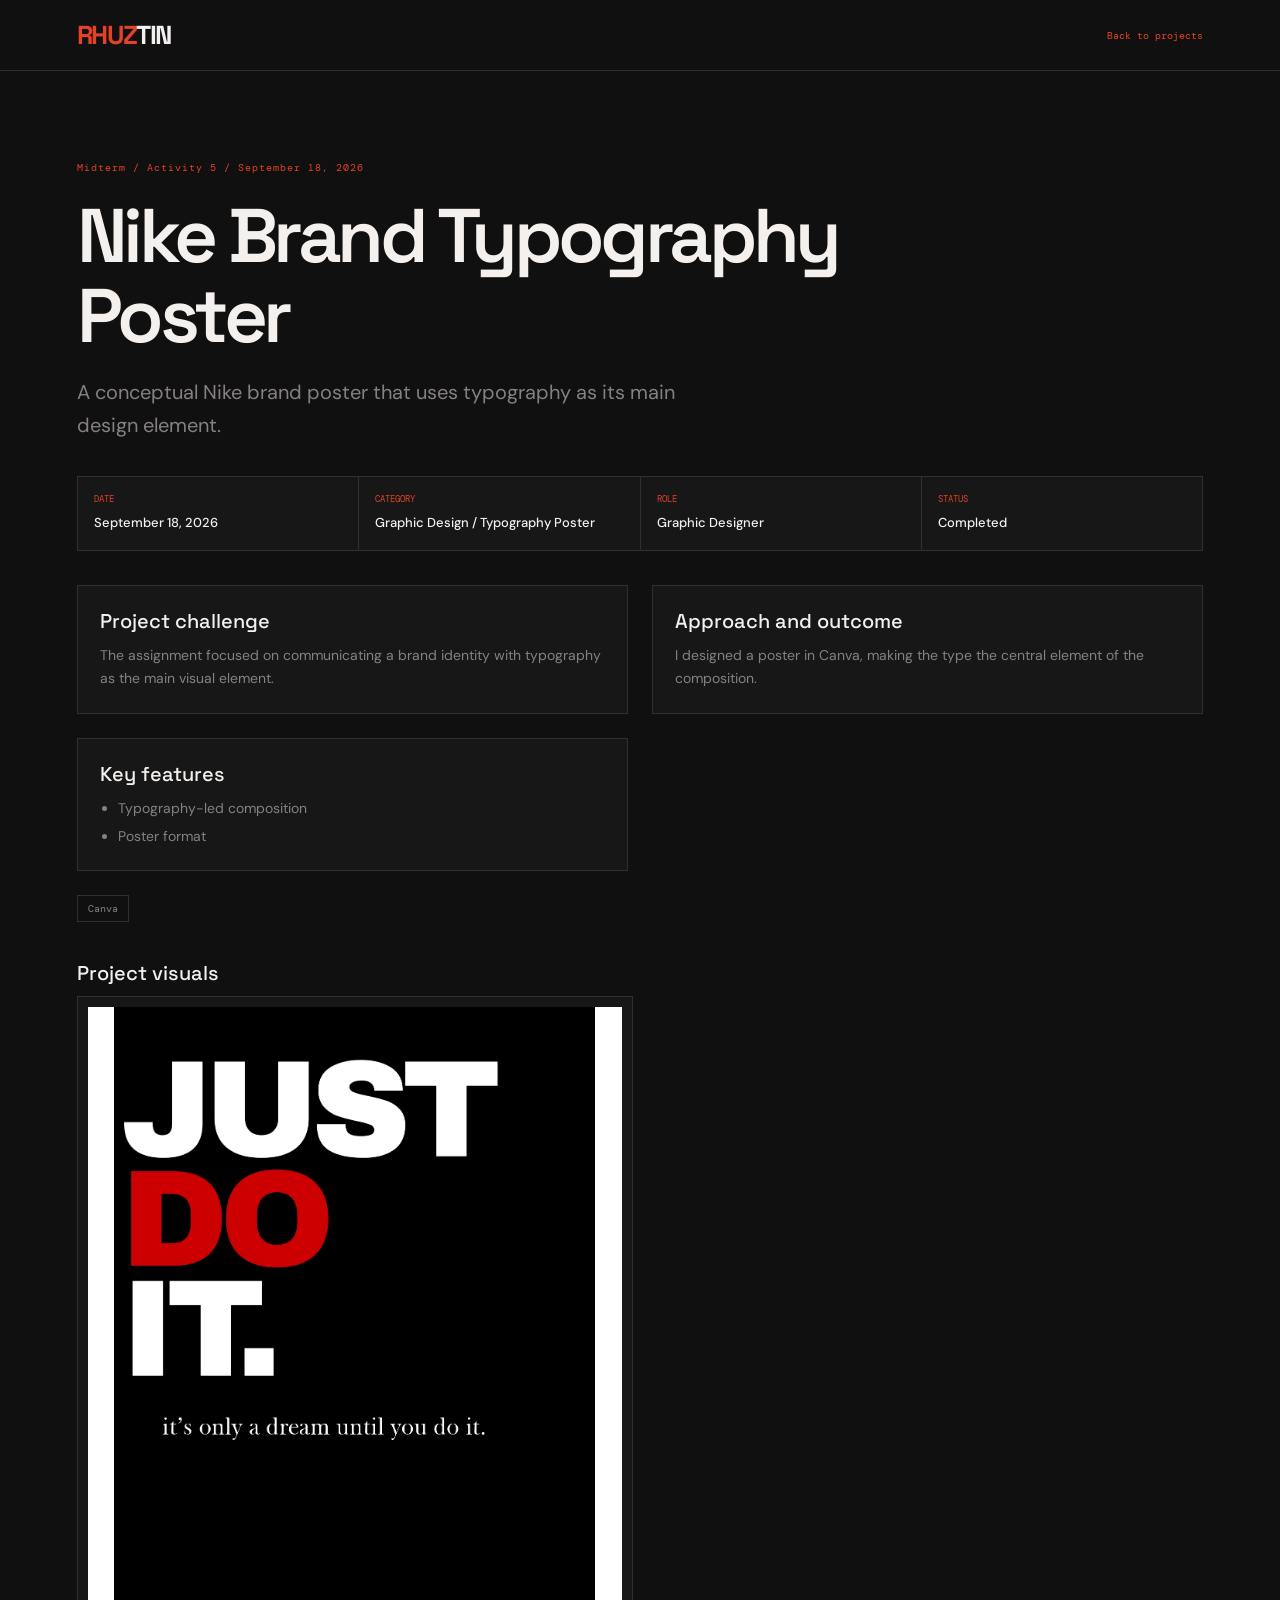
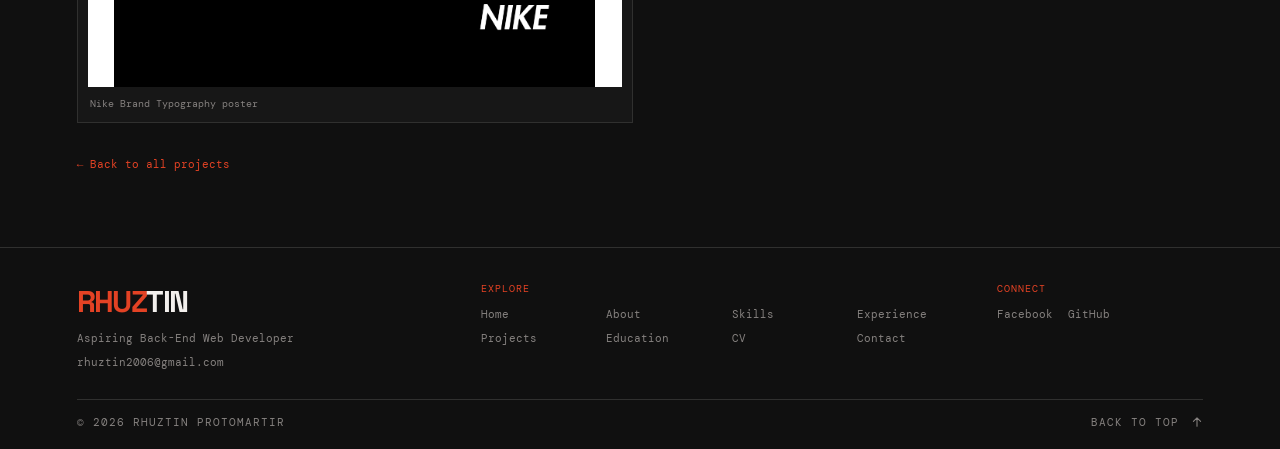
==== projects/nike-typography-poster/index.html @ 3c28beb1 "finalization" ====
<!doctype html>
<html lang="en">
<head>
  <meta charset="utf-8">
  <meta name="viewport" content="width=device-width, initial-scale=1">
  <title>Nike Brand Typography Poster | Rhuztin Protomartir</title>
  <meta name="description" content="A conceptual Nike brand poster that uses typography as its main design element.">
  <link rel="canonical" href="https://rhuzgg.github.io/Protomartir-Rhuztin-Portfolio/projects/nike-typography-poster/">
  <meta property="og:type" content="article">
  <meta property="og:title" content="Nike Brand Typography Poster | Rhuztin Protomartir">
  <meta property="og:description" content="A Nike brand poster designed around typography as its main visual element.">
  <meta property="og:url" content="https://rhuzgg.github.io/Protomartir-Rhuztin-Portfolio/projects/nike-typography-poster/">
  <meta property="og:image" content="https://rhuzgg.github.io/Protomartir-Rhuztin-Portfolio/assets/Nike%20Brand%20Typography.jpg">
  <meta name="theme-color" content="#101010">
  <link rel="icon" href="../../assets/favicon.svg" type="image/svg+xml">
  <link rel="stylesheet" href="../../css/styles.css">
</head>
<body>
  <header class="project-detail-nav">
    <a class="brand" href="../../index.html#home" aria-label="Rhuztin, home"><span class="brand-mark brand-wordmark"><span class="brand-orange">RHUZ</span><span class="brand-white">TIN</span></span></a>
    <a href="../../index.html#projects">Back to projects</a>
  </header>
  <main class="project-detail section-wrap">
    <header class="project-detail-heading">
      <p class="eyebrow">Midterm / Activity 5 / September 18, 2026</p>
      <h1>Nike Brand Typography Poster</h1>
      <p class="project-detail-summary">A conceptual Nike brand poster that uses typography as its main design element.</p>
    </header>
    <div class="project-detail-meta">
      <div><span>DATE</span><strong>September 18, 2026</strong></div>
      <div><span>CATEGORY</span><strong>Graphic Design / Typography Poster</strong></div>
      <div><span>ROLE</span><strong>Graphic Designer</strong></div>
      <div><span>STATUS</span><strong>Completed</strong></div>
    </div>
    <div class="project-detail-copy">
      <section><h2>Project challenge</h2><p>The assignment focused on communicating a brand identity with typography as the main visual element.</p></section>
      <section><h2>Approach and outcome</h2><p>I designed a poster in Canva, making the type the central element of the composition.</p></section>
      <section><h2>Key features</h2><ul><li>Typography-led composition</li><li>Poster format</li></ul></section>
    </div>
    <div class="project-detail-tools" aria-label="Tools used"><span>Canva</span></div>
    <h2 class="project-detail-gallery-title">Project visuals</h2>
    <div class="project-detail-gallery"><figure><img src="../../assets/Nike%20Brand%20Typography.jpg" alt="Nike Brand Typography poster" loading="lazy" decoding="async"><figcaption>Nike Brand Typography poster</figcaption></figure></div>
    <a class="project-detail-back" href="../../index.html#projects">&#8592; Back to all projects</a>
  </main>
  <footer class="site-footer">
    <div class="footer-identity">
      <a class="brand" href="../../index.html#home" aria-label="Rhuztin, home"><span class="brand-mark brand-wordmark"><span class="brand-orange">RHUZ</span><span class="brand-white">TIN</span></span></a>
      <span class="footer-title">Aspiring Back-End Web Developer</span>
      <a class="footer-email" href="mailto:rhuztin2006@gmail.com">rhuztin2006@gmail.com</a>
    </div>
    <nav class="footer-nav" aria-label="Footer navigation">
      <span class="footer-heading">EXPLORE</span>
      <div class="footer-nav-links"><a href="../../index.html#home">Home</a><a href="../../index.html#about">About</a><a href="../../index.html#skills">Skills</a><a href="../../index.html#experience">Experience</a><a href="../../index.html#projects">Projects</a><a href="../../index.html#education">Education</a><a href="../../index.html#cv">CV</a><a href="../../index.html#contact">Contact</a></div>
    </nav>
    <div class="footer-connect">
      <span class="footer-heading">CONNECT</span>
      <div class="footer-socials"><a href="https://www.facebook.com/handsomerhuz?mibextid=wwXIfr&amp;rdid=da6cW8B48UGMz7MO&amp;share_url=https%3A%2F%2Fwww.facebook.com%2Fshare%2F19YXBNkRjc%2F%3Fmibextid%3DwwXIfr" target="_blank" rel="noopener noreferrer">Facebook</a><a href="https://github.com/rhuzGG" target="_blank" rel="noopener noreferrer">GitHub</a></div>
    </div>
    <div class="footer-bottom"><span class="footer-copy">&copy; <span>2026</span> RHUZTIN PROTOMARTIR</span><a class="back-top" href="../../index.html#home">BACK TO TOP <svg class="inline-arrow up-arrow" viewBox="0 0 20 20" aria-hidden="true"><path d="M10 17V3m-6 6 6-6 6 6"/></svg></a></div>
  </footer>
</body>
</html>
---- css/styles.css ----
@import url('https://fonts.googleapis.com/css2?family=DM+Mono:wght@400;500&family=DM+Sans:wght@400;500;600;700&family=Space+Grotesk:wght@400;500;600;700&display=swap');
:root {
  color-scheme: dark;
  --bg: #101010;
  --surface: #171717;
  --surface2: #1c1c1c;
  --text: #f3f0ed;
  --muted: #85817f;
  --line: #30302f;
  --red: #e34224;
  --red-soft: #f05a3a;
  --green: #9cdfac;
  --display: 'Space Grotesk',sans-serif;
  --body: 'DM Sans',sans-serif;
  --mono: 'DM Mono',monospace;
  --pad: clamp(22px,6vw,88px);
}
:root[data-theme="light"] {
  color-scheme: light;
  --bg: #f5f3f0;
  --surface: #fff;
  --surface2: #eeece8;
  --text: #171615;
  --muted: #77716d;
  --line: #dedbd6;
  --red: #c9361d;
  --red-soft: #a92b18;
  --green: #337943;
}
* {
  box-sizing: border-box
}
html {
  scroll-behavior: smooth;
  scroll-padding-top: 86px
}
body {
  margin: 0;
  background: var(--bg);
  color: var(--text);
  font: 15px/1.65 var(--body);
  transition: background .25s,color .25s
}
a {
  color: inherit;
  text-decoration: none
}
button,input,textarea {
  font: inherit
}
button {
  color: inherit
}
.skip-link {
  position: fixed;
  top: -60px;
  left: 18px;
  z-index: 20;
  background: var(--red);
  color: white;
  padding: 10px 16px
}
.skip-link:focus {
  top: 12px
}
.site-header {
  position: sticky;
  z-index: 10;
  top: 0;
  height: 74px;
  padding: 0 var(--pad);
  display: flex;
  align-items: center;
  justify-content: space-between;
  background: color-mix(in srgb,var(--bg) 92%,transparent);
  backdrop-filter: blur(14px);
  border-bottom: 1px solid var(--line)
}
.brand {
  display: inline-flex;
  align-items: center;
  gap: 11px
}
.brand-mark {
  font: 700 26px var(--display);
  letter-spacing: -2px
}
.brand-mark span {
  color: var(--red)
}
.brand-wordmark {
  display: inline-flex;
  gap: 0;
  letter-spacing: -.055em
}
.brand-wordmark .brand-orange { color: var(--red) }
.brand-wordmark .brand-white { color: var(--text) }
.brand-name {
  font: 500 10px var(--mono);
  letter-spacing: 1.8px
}
.nav {
  display: flex;
  align-items: center;
  gap: clamp(15px,2.5vw,34px)
}
.nav>a {
  font-size: 12px;
  color: var(--muted);
  transition: color .2s
}
.nav>a:hover,.nav>a:focus-visible {
  color: var(--text)
}
.theme-toggle,.menu-toggle {
  border: 0;
  background: none;
  cursor: pointer
}
.theme-toggle {
  width: 34px;
  height: 34px;
  border: 1px solid var(--line);
  border-radius: 50%;
  font-size: 18px;
  font-family: Arial, sans-serif
}
.theme-toggle:hover {
  color: var(--red);
  border-color: var(--red)
}
.menu-toggle {
  display: none
}
.section-wrap {
  max-width: 1440px;
  margin: 0 auto;
  padding-left: var(--pad);
  padding-right: var(--pad)
}
.hero {
  position: relative;
  min-height: calc(100svh - 74px);
  padding-top: clamp(70px,11vh,126px);
  padding-bottom: 94px;
  display: grid;
  grid-template-columns: 1.1fr .9fr;
  gap: 36px;
  align-items: center
}
.hero-copy {
  position: relative;
  z-index: 1
}
.eyebrow,.hero-kicker,.hero-meta,.art-index,.art-side,.art-caption,.scroll-cue,.timeline-date,.edu-year,.footer-note,.footer-copy,.back-top,.result-count,.form-heading,.note-signature {
  font: 10px var(--mono);
  letter-spacing: 1px
}
.eyebrow {
  color: var(--muted);
  margin: 0 0 22px
}
.status-dot {
  display: inline-block;
  width: 7px;
  height: 7px;
  margin-right: 8px;
  background: var(--green);
  border-radius: 50%;
  box-shadow: 0 0 12px color-mix(in srgb,var(--green) 50%,transparent)
}
.eyebrow-line {
  display: inline-block;
  width: 28px;
  height: 1px;
  margin: 0 8px 3px;
  background: var(--line)
}
.hero-kicker {
  color: var(--red);
  margin: 0 0 17px;
  font-size: clamp(12px,1.1vw,14px)
}
.hero h1 {
  font: 600 clamp(48px,5.5vw,76px)/.98 var(--display);
  letter-spacing: -.075em;
  margin: 0 0 27px
}
.outline-text {
  color: transparent;
  -webkit-text-stroke: 1px var(--text);
}
.accent {
  color: var(--red)
}
.period {
  color: var(--text)
}
.hero-intro {
  max-width: 475px;
  color: var(--muted);
  font-size: 16px;
  line-height: 1.7
}
.hero-intro strong {
  color: var(--text);
  font-weight: 600
}
.hero-actions {
  display: flex;
  gap: 12px;
  margin-top: 30px
}
.button {
  display: inline-flex;
  align-items: center;
  justify-content: center;
  gap: 28px;
  padding: 13px 17px;
  border: 1px solid var(--line);
  font-size: 12px;
  font-weight: 600;
  cursor: pointer;
  transition: transform .2s,background .2s,color .2s,border-color .2s
}
.button span {
  font-size: 17px;
  line-height: 1;
  font-family: Arial, sans-serif;
  font-weight: 600
}
.button-icon,.inline-arrow,.group-icon svg,.cv-icon svg,.viewer-arrow svg {
  display: inline-block;
  width: 1em;
  height: 1em;
  flex: none;
  fill: none;
  stroke: currentColor;
  stroke-width: 1.8;
  stroke-linecap: round;
  stroke-linejoin: round;
  vertical-align: -0.12em
}
.button-icon { width: 18px; height: 18px; margin-left: 9px }
.inline-arrow { width: 15px; height: 15px; margin-left: 4px }
.down-arrow { transform: rotate(0deg) }
.up-arrow { width: 12px; height: 12px }
.button:hover {
  transform: translateY(-2px)
}
.button-primary {
  background: var(--red);
  color: #fff;
  border-color: var(--red)
}
.button-primary:hover {
  background: var(--red-soft);
  border-color: var(--red-soft)
}
.button-quiet:hover {
  border-color: var(--text)
}
.hero-meta {
  display: flex;
  gap: 34px;
  margin-top: 58px;
  color: var(--muted);
  font-size: 9px
}
.hero-meta strong {
  display: block;
  margin-top: 5px;
  color: var(--text);
  font: 11px var(--body);
  letter-spacing: 0
}
.hero-art {
  position: relative;
  aspect-ratio: .94;
  max-height: 570px;
  background: #171615;
  overflow: hidden;
  border: 1px solid #292624;
  isolation: isolate
}
.art-grid {
  position: absolute;
  inset: 0;
  background-image: linear-gradient(#ffffff09 1px,transparent 1px),linear-gradient(90deg,#ffffff09 1px,transparent 1px);
  background-size: 38px 38px;
  mask-image: linear-gradient(135deg,black,transparent 75%)
}
.art-orbit {
  position: absolute;
  border: 1px solid #e342245c;
  border-radius: 50%;
  left: 50%;
  top: 45%;
  transform: translate(-50%,-50%);
  aspect-ratio: 1
}
.orbit-one {
  width: 78%;
  box-shadow: 0 0 100px #e3422412,inset 0 0 40px #e342240b
}
.orbit-two {
  width: 55%;
  border-color: #e3422487;
  transform: translate(-50%,-50%) rotate(-34deg) scaleY(.65)
}
.art-core {
  position: absolute;
  left: 50%;
  top: 45%;
  transform: translate(-50%,-50%);
  width: 36%;
  aspect-ratio: 1;
  border-radius: 50%;
  background: radial-gradient(circle at 35% 30%,#ff704d,#bf321b 48%,#3a120b 76%);
  box-shadow: 0 0 65px #e3422440;
  display: grid;
  place-items: center
}
.art-core:before,.art-core:after {
  content: "";
  position: absolute;
  inset: 10%;
  border: 1px solid #ffffff37;
  border-radius: 50%
}
.art-core:after {
  inset: 19%;
  border-style: dashed;
  animation: spin 45s linear infinite
}
.art-core span {
  font: 600 clamp(34px,6vw,65px) var(--display);
  letter-spacing: -.12em;
  color: #fff
}
.art-core i {
  position: absolute;
  bottom: -41px;
  color: #f2a08a;
  text-align: center;
  font: 9px/1.5 var(--mono);
  letter-spacing: 1.5px
}
.art-index {
  position: absolute;
  left: 22px;
  top: 19px;
  color: #827a76;
  font-size: 8px
}
.art-side {
  position: absolute;
  right: 17px;
  top: 45%;
  writing-mode: vertical-rl;
  color: #827a76;
  font-size: 8px
}
.art-caption {
  position: absolute;
  left: 22px;
  right: 22px;
  bottom: 19px;
  padding-top: 14px;
  border-top: 1px solid #ffffff23;
  display: flex;
  justify-content: space-between;
  align-items: center;
  color: #eee;
  font-size: 9px;
  line-height: 1.5
}
.caption-arrow {
  color: var(--red);
  font-size: 20px;
  font-family: Arial, sans-serif
}
.scroll-cue {
  position: absolute;
  bottom: 29px;
  left: var(--pad);
  display: flex;
  align-items: center;
  gap: 14px;
  color: var(--muted);
  font-size: 8px
}
.scroll-line {
  width: 48px;
  height: 1px;
  background: var(--red)
}
.section-pad {
  padding-top: clamp(86px,12vw,150px);
  padding-bottom: clamp(86px,12vw,150px)
}
.section-heading {
  margin-bottom: 52px
}
.section-heading h2,.contact h2 {
  font: 600 clamp(37px,5.4vw,66px)/1.05 var(--display);
  letter-spacing: -.065em;
  margin: 0
}
.muted {
  color: var(--muted)
}
.heading-row {
  display: flex;
  justify-content: space-between;
  align-items: end;
  gap: 30px
}
.section-aside {
  max-width: 255px;
  margin: 0 0 5px;
  color: var(--muted);
  font-size: 13px
}
.about-grid {
  display: grid;
  grid-template-columns: .9fr 1.1fr;
  gap: clamp(40px,9vw,130px);
  align-items: start
}
.about-note {
  min-height: 280px;
  padding: 38px;
  background: var(--surface);
  border: 1px solid var(--line);
  display: flex;
  flex-direction: column;
  justify-content: space-between
}
.note-mark {
  font: 100px/.75 Georgia;
  color: var(--red);
  opacity: .8
}
.about-note p {
  max-width: 390px;
  margin: 0;
  font: 500 clamp(21px,2.6vw,30px)/1.35 var(--display);
  letter-spacing: -.035em
}
.about-note em {
  color: var(--red);
  font-style: normal
}
.note-signature {
  color: var(--muted);
  margin-top: 25px
}
.lead {
  font: 500 21px/1.45 var(--display);
  letter-spacing: -.02em;
  margin: 0 0 18px
}
.about-copy>p:not(.lead) {
  max-width: 620px;
  color: var(--muted)
}
.facts-grid {
  display: grid;
  grid-template-columns: 1fr 1fr;
  gap: 24px 28px;
  margin-top: 36px;
  padding-top: 25px;
  border-top: 1px solid var(--line)
}
.facts-grid>div span {
  display: block;
  color: var(--muted);
  font: 9px var(--mono);
  letter-spacing: 1px;
  margin-bottom: 6px
}
.facts-grid strong {
  font-size: 13px;
  font-weight: 500
}
.facts-grid a:hover {
  color: var(--red)
}
.skills {
  border-top: 1px solid var(--line);
  border-bottom: 1px solid var(--line);
  background: var(--surface)
}
.skill-groups {
  display: grid;
  grid-template-columns: repeat(2,minmax(0,1fr));
  gap: 14px
}
.skill-group {
  min-height: 294px;
  padding: 25px;
  background: var(--bg);
  border: 1px solid var(--line);
  transition: border-color .2s,transform .2s
}
.skill-group:hover {
  border-color: #e3422477;
  transform: translateY(-3px)
}
.group-top {
  display: flex;
  justify-content: space-between;
  align-items: center;
  color: var(--muted);
  font: 10px var(--mono)
}
.group-icon {
  color: var(--red);
  display: inline-flex;
  width: 22px;
  height: 22px
}
.skill-group h3,.timeline-content h3,.education-card h3 {
  font: 500 22px var(--display);
  letter-spacing: -.04em;
  margin: 26px 0 6px
}
.skill-group>p,.timeline-content>p:not(.eyebrow),.education-card>div>p:not(.eyebrow) {
  font-size: 12px;
  color: var(--muted);
  margin: 0 0 20px
}
.tags {
  display: flex;
  flex-wrap: wrap;
  gap: 7px
}
.tags span {
  padding: 5px 9px;
  border: 1px solid var(--line);
  border-radius: 2px;
  color: var(--muted);
  font: 9px var(--mono);
  letter-spacing: .2px
}
.timeline {
  position: relative;
  display: grid;
  gap: 0
}
.timeline:before {
  content: "";
  position: absolute;
  left: calc(28% + 16px);
  top: 9px;
  bottom: 49px;
  width: 1px;
  background: var(--line)
}
.timeline-item {
  display: grid;
  grid-template-columns: 28% 34px 1fr;
  gap: 20px;
  padding-bottom: 47px
}
.timeline-item:last-child {
  padding-bottom: 0
}
.timeline-date {
  color: var(--muted);
  padding-top: 3px
}
.timeline-marker {
  position: relative;
  z-index: 1;
  width: 9px;
  height: 9px;
  margin-top: 5px;
  margin-left: 12px;
  background: var(--red);
  border: 2px solid var(--bg);
  box-shadow: 0 0 0 1px var(--red);
  border-radius: 50%
}
.marker-hollow {
  background: var(--bg)
}
.timeline-content .eyebrow {
  font-size: 9px;
  margin: 0
}
.timeline-content h3 {
  margin: 8px 0
}
.timeline-content>p:not(.eyebrow) {
  max-width: 600px;
  margin: 0 0 16px
}
.projects {
  background: var(--surface);
  border-top: 1px solid var(--line);
  border-bottom: 1px solid var(--line)
}
.project-tools {
  display: grid;
  grid-template-columns: minmax(0,1fr);
  gap: 14px;
  margin-bottom: 24px
}
.search-box {
  height: 44px;
  display: flex;
  align-items: center;
  gap: 10px;
  padding: 0 13px;
  border: 1px solid var(--line);
  background: var(--bg);
  color: var(--muted)
}
.search-box>span {
  font-size: 22px
}
.search-box input {
  width: 100%;
  background: none;
  border: 0;
  outline: none;
  color: var(--text);
  font-size: 12px
}
.search-box:focus-within {
  border-color: var(--red)
}
.filter-list {
  display: flex;
  gap: 6px;
  flex-wrap: wrap
}
.project-filter-groups {
  display: grid;
  gap: 9px
}
.filter-group {
  display: flex;
  align-items: flex-start;
  gap: 12px
}
.filter-label {
  flex: 0 0 62px;
  padding-top: 9px;
  color: var(--muted);
  font: 8px var(--mono);
  letter-spacing: .8px
}
.filter-button {
  padding: 8px 11px;
  border: 1px solid var(--line);
  background: transparent;
  color: var(--muted);
  font: 9px var(--mono);
  cursor: pointer
}
.filter-button:hover,.filter-button[aria-pressed="true"] {
  background: var(--red);
  border-color: var(--red);
  color: white
}
.result-count {
  color: var(--muted);
  font-size: 9px
}
.project-grid {
  display: grid;
  grid-template-columns: repeat(2,1fr);
  gap: 16px
}
.project-card {
  display: flex;
  flex-direction: column;
  background: var(--bg);
  border: 1px solid var(--line);
  transition: transform .25s,border-color .2s
}
.project-card:hover {
  transform: translateY(-4px);
  border-color: #e3422488
}
.project-art {
  position: relative;
  aspect-ratio: 1.5;
  overflow: hidden;
  background: var(--art-bg,#241615);
  display: grid;
  place-items: center
}
.project-image {
  display: block;
  width: 100%;
  height: 100%;
  padding: 16px;
  object-fit: contain;
  position: relative;
  z-index: 1;
}.project-art:before {
  content: "";
  position: absolute;
  inset: 0;
  background-image: linear-gradient(#ffffff09 1px,transparent 1px),linear-gradient(90deg,#ffffff09 1px,transparent 1px);
  background-size: 28px 28px;
  mask-image: linear-gradient(135deg,black,transparent 83%)
}
.project-shape {
  position: relative;
  width: 116px;
  height: 116px;
  border: 1px solid var(--art-color,#e34224);
  transform: rotate(45deg);
  box-shadow: 0 0 65px color-mix(in srgb,var(--art-color,#e34224) 20%,transparent)
}
.project-shape:before,.project-shape:after {
  content: "";
  position: absolute;
  border: 1px solid var(--art-color,#e34224);
  inset: 15px
}
.project-shape:after {
  inset: 32px;
  background: var(--art-color,#e34224);
  opacity: .22
}
.project-art-label {
  position: absolute;
  bottom: 15px;
  left: 17px;
  color: #fff9;
  font: 9px var(--mono);
  letter-spacing: 1px
}
.project-year {
  position: absolute;
  right: 17px;
  top: 15px;
  color: #fff9;
  font: 9px var(--mono)
}
.project-info {
  padding: 21px 22px 18px
}
.project-meta {
  display: flex;
  justify-content: space-between;
  gap: 12px;
  color: var(--red);
  font: 9px var(--mono);
  letter-spacing: .6px
}
.project-info h3 {
  font: 500 21px var(--display);
  letter-spacing: -.04em;
  margin: 9px 0 7px
}
.project-info>p {
  max-width: 560px;
  min-height: 42px;
  color: var(--muted);
  font-size: 12px;
  line-height: 1.6;
  margin: 0 0 17px
}
.project-foot {
  display: flex;
  justify-content: space-between;
  align-items: center;
  gap: 12px;
  padding-top: 14px;
  border-top: 1px solid var(--line)
}
.project-foot .tags {
  gap: 5px
}
.project-foot .tags span {
  font-size: 8px;
  padding: 4px 7px
}
.project-link {
  flex: none;
  font: 10px var(--mono);
  color: var(--text)
}
.project-link:hover {
  color: var(--red)
}
.project-link.disabled {
  color: var(--muted);
  opacity: .5;
  cursor: default
}
.empty-state {
  padding: 45px 0;
  color: var(--muted);
  text-align: center
}
.education {
  border-bottom: 1px solid var(--line)
}
.education-grid {
  display: grid;
  grid-template-columns: 1fr 1fr;
  gap: 12px
}
.education-card {
  position: relative;
  display: flex;
  gap: 30px;
  min-height: 175px;
  padding: 27px;
  background: var(--surface);
  border: 1px solid var(--line)
}
.edu-year {
  flex: none;
  width: 85px;
  color: var(--red);
  padding-top: 2px;
  font-size: 9px
}
.education-card .eyebrow {
  font-size: 9px;
  margin: 0
}
.education-card h3 {
  margin: 8px 0 2px;
  font-size: 19px
}
.education-card>div>p:not(.eyebrow) {
  margin: 0 0 9px
}
.edu-detail {
  color: var(--muted);
  font-size: 11px
}
.edu-symbol {
  position: absolute;
  right: 22px;
  top: 23px;
  color: var(--red);
  font-size: 21px
}
.cv-card {
  grid-column: 1/-1;
  min-height: 132px;
  align-items: center
}
.cv-icon {
  display: grid;
  place-items: center;
  flex: none;
  width: 47px;
  height: 47px;
  border: 1px solid var(--red);
  color: var(--red);
  font-size: 22px
}
.cv-card h3 {
  margin-top: 5px
}
.cv-actions {
  display: flex;
  gap: 18px;
  margin-top: 9px
}
.text-link {
  font-size: 11px;
  color: var(--red)
}
.text-link:hover {
  text-decoration: underline
}
.contact {
  padding-bottom: clamp(75px,10vw,120px)
}
.contact-panel {
  display: grid;
  grid-template-columns: 1fr .85fr;
  gap: clamp(35px,9vw,120px);
  padding: clamp(30px,6vw,75px);
  background: var(--surface);
  border: 1px solid var(--line);
  position: relative;
  overflow: hidden
}
.contact-panel:after {
  content: "";
  position: absolute;
  width: 380px;
  height: 380px;
  right: 34%;
  top: -230px;
  border: 1px solid #e3422423;
  border-radius: 50%;
  box-shadow: 0 0 0 40px #e3422408,0 0 0 80px #e3422405;
  pointer-events: none
}
.contact-copy,.contact-form {
  position: relative;
  z-index: 1
}
.contact h2 {
  font-size: clamp(45px,6vw,76px)
}
.contact-copy>p:not(.eyebrow) {
  max-width: 390px;
  color: var(--muted);
  margin: 21px 0 28px
}
.contact-email {
  display: inline-flex;
  gap: 15px;
  align-items: center;
  font: 500 clamp(16px,2vw,21px) var(--display);
  border-bottom: 1px solid var(--red);
  padding-bottom: 5px
}
.contact-email span {
  color: var(--red);
  font-family: Arial, sans-serif
}
.contact-email .inline-arrow { color: var(--red) }
.contact-details {
  display: grid;
  gap: 13px;
  margin-top: 22px
}
.contact-details p {
  display: grid;
  gap: 4px;
  margin: 0
}
.contact-details span {
  color: var(--muted);
  font: 8px var(--mono);
  letter-spacing: .8px
}
.contact-details strong {
  font-size: 12px;
  font-weight: 500
}
.contact-details a:hover { color: var(--red) }
.social-links {
  display: flex;
  gap: 21px;
  margin-top: 27px
}
.social-links a {
  color: var(--muted);
  font-size: 11px
}
.social-links a:hover {
  color: var(--red)
}
.contact-form {
  display: flex;
  flex-direction: column
}
.form-heading {
  display: flex;
  justify-content: space-between;
  border-bottom: 1px solid var(--line);
  padding-bottom: 12px;
  margin: 0 0 19px;
  color: var(--muted)
}
.form-heading span {
  color: var(--red)
}
.contact-form label {
  margin: 10px 0 5px;
  color: var(--muted);
  font-size: 10px
}
.contact-form input,.contact-form textarea {
  width: 100%;
  resize: vertical;
  padding: 10px 12px;
  background: var(--bg);
  border: 1px solid var(--line);
  color: var(--text);
  font-size: 12px;
  outline: none
}
.contact-form input:focus,.contact-form textarea:focus {
  border-color: var(--red)
}
.contact-form textarea {
  min-height: 82px
}
.contact-form .button {
  align-self: flex-start;
  margin-top: 16px
}
.form-note {
  margin: 12px 0 0;
  color: var(--muted);
  font-size: 10px
}
.honeypot {
  position: absolute;
  left: -10000px;
  width: 1px;
  height: 1px;
  overflow: hidden
}
.site-footer {
  padding: 34px var(--pad) 20px;
  border-top: 1px solid var(--line);
  display: grid;
  grid-template-columns: minmax(220px,1fr) minmax(300px,1.3fr) minmax(130px,.55fr);
  align-items: start;
  gap: 30px
}
.footer-identity,.footer-nav,.footer-connect {
  display: flex;
  flex-direction: column;
  align-items: flex-start;
  gap: 12px
}
.footer-identity { gap: 10px }
.footer-identity .brand-mark { font-size: 30px }
.footer-nav-links {
  display: grid;
  grid-template-columns: repeat(4,minmax(0,1fr));
  gap: 10px 15px;
  width: 100%
}
.footer-socials { display: flex; flex-wrap: wrap; gap: 15px }
.footer-heading {
  color: var(--red);
  font: 10px var(--mono);
  letter-spacing: 1px
}
.footer-title,.footer-email,.footer-nav a,.footer-socials a,.footer-copy,.back-top {
  color: var(--muted);
  font: 11px var(--mono)
}
.footer-email:hover,.footer-nav a:hover,.footer-socials a:hover {
  color: var(--red)
}
.footer-bottom {
  grid-column: 1/-1;
  display: flex;
  align-items: center;
  justify-content: space-between;
  gap: 16px;
  padding-top: 15px;
  border-top: 1px solid var(--line)
}
.back-top:hover {
  color: var(--red)
}
.toast {
  position: fixed;
  z-index: 30;
  bottom: 24px;
  left: 50%;
  transform: translate(-50%,20px);
  padding: 12px 18px;
  background: var(--red);
  color: white;
  font-size: 12px;
  opacity: 0;
  pointer-events: none;
  transition: .25s
}
.toast.visible {
  opacity: 1;
  transform: translate(-50%,0)
}
:focus-visible {
  outline: 2px solid var(--red);
  outline-offset: 4px
}
::selection {
  background: var(--red);
  color: #fff
}
@keyframes spin {
  to {
    transform: rotate(360deg)
  }
}
@media(max-width:900px) {
  .hero {
    grid-template-columns: 1fr .8fr;
    gap: 20px
  }
  .hero h1 {
    font-size: clamp(46px,6.5vw,68px)
  }
  .hero-art {
    max-height: 440px
  }
  .nav {
    gap: 14px
  }
  .nav>a {
    font-size: 11px
  }
  .project-tools {
    grid-template-columns: 1fr
  }
  .contact-panel {
    gap: 40px
  }
  .timeline:before {
    left: calc(24% + 16px)
  }
  .timeline-item {
    grid-template-columns: 24% 34px 1fr
  }
}

@media(max-width:420px) {
  .filter-group { gap: 7px }
  .filter-label { flex-basis: 52px }
  .filter-button { padding: 8px 9px; font-size: 8px }
}
@media(max-width:680px) {
  html {
    scroll-padding-top: 70px
  }
  .site-header {
    height: 66px
  }
  .menu-toggle {
    display: flex;
    flex-direction: column;
    gap: 5px;
    padding: 10px
  }
  .menu-toggle span {
    display: block;
    width: 20px;
    height: 1px;
    background: var(--text);
    transition: transform .2s
  }
  .menu-toggle[aria-expanded="true"] span:first-child {
    transform: translateY(3px) rotate(45deg)
  }
  .menu-toggle[aria-expanded="true"] span:last-child {
    transform: translateY(-3px) rotate(-45deg)
  }
  .nav {
    position: absolute;
    top: 65px;
    left: 0;
    right: 0;
    padding: 14px var(--pad) 22px;
    display: none;
    flex-direction: column;
    align-items: stretch;
    gap: 0;
    background: var(--bg);
    border-bottom: 1px solid var(--line)
  }
  .nav.open {
    display: flex
  }
  .nav>a {
    padding: 11px 0;
    border-bottom: 1px solid var(--line);
    font-size: 13px
  }
  .theme-toggle {
    align-self: flex-start;
    margin-top: 14px
  }
  .hero {
    min-height: auto;
    padding-top: 66px;
    padding-bottom: 90px;
    grid-template-columns: 1fr;
    gap: 35px
  }
  .hero h1 {
    font-size: clamp(48px,10vw,68px)
  }
  .hero-intro {
    max-width: 450px;
    font-size: 14px
  }
  .hero-meta {
    margin-top: 35px;
    gap: 22px
  }
  .hero-art {
    width: 100%;
    max-height: none;
    aspect-ratio: 1.2
  }
  .art-core {
    width: 31%
  }
  .art-core span {
    font-size: 48px
  }
  .scroll-cue {
    bottom: 28px
  }
  .section-pad {
    padding-top: 85px;
    padding-bottom: 85px
  }
  .section-heading {
    margin-bottom: 34px
  }
  .heading-row {
    display: block
  }
  .section-aside {
    margin: 14px 0 0
  }
  .about-grid {
    grid-template-columns: 1fr;
    gap: 26px
  }
  .about-note {
    min-height: 235px;
    padding: 28px
  }
  .about-note p {
    font-size: 25px
  }
  .facts-grid {
    gap: 18px
  }
  .skill-groups {
    grid-template-columns: 1fr
  }
  .skill-group {
    min-height: unset
  }
  .skill-group h3 {
    margin-top: 17px
  }
  .timeline:before {
    left: 5px
  }
  .timeline-item {
    grid-template-columns: 1fr;
    gap: 9px;
    padding-left: 29px;
    padding-bottom: 34px
  }
  .timeline-date {
    grid-row: 1
  }
  .timeline-marker {
    position: absolute;
    left: -27px;
    margin: 5px 0
  }
  .timeline-content {
    grid-row: 2
  }
  .project-grid {
    grid-template-columns: 1fr
  }
  .project-art {
    aspect-ratio: 1.45
  }
  .project-info {
    padding: 18px
  }
  .education-grid {
    grid-template-columns: 1fr
  }
  .cv-card {
    grid-column: auto
  }
  .education-card {
    gap: 17px;
    padding: 22px 17px
  }
  .edu-year {
    width: 72px
  }
  .contact-panel {
    grid-template-columns: 1fr;
    padding: 30px 23px;
    gap: 37px
  }
  .contact-panel:after {
    right: -200px;
    top: -80px
  }
  .site-footer {
    grid-template-columns: 1fr 1fr;
    gap: 24px 20px
  }
  .footer-identity,.footer-bottom {
    grid-column: 1/-1
  }
  .footer-nav-links {
    grid-template-columns: repeat(2,minmax(0,1fr))
  }
}
@media(max-width:480px) {
  .site-footer {
    grid-template-columns: 1fr;
    gap: 23px
  }
  .footer-identity,.footer-nav,.footer-connect,.footer-bottom {
    grid-column: auto
  }
  .footer-bottom {
    align-items: flex-start;
    flex-direction: column
  }
}
@media(prefers-reduced-motion:reduce) {
  *,*:before,*:after {
    scroll-behavior: auto!important;
    animation-duration: .01ms!important;
    animation-iteration-count: 1!important;
    transition-duration: .01ms!important
  }
}


/* Homepage portrait */
.profile-art {
  display: flex;
  align-items: flex-end;
  justify-content: center;
  background: transparent;
  border-color: var(--line);
}

.profile-photo {
  display: block;
  width: 100%;
  height: 100%;
  object-fit: cover;
  object-position: center 20%;
}

@media (max-width: 680px) {
  .profile-art {
    aspect-ratio: 0.9;
  }

  .hero-actions {
    flex-wrap: wrap;
  }
}

.hero h1 {
  margin-bottom: 12px;
}

.hero-role {
  margin: 0 0 22px;
  color: var(--red);
  font: 500 clamp(20px, 2.2vw, 28px) / 1.2 var(--display);
  letter-spacing: -0.035em;
}

.profile-art {
  width: min(100%, 320px);
  aspect-ratio: 0.72;
  max-height: 460px;
  justify-self: center;
}

.profile-photo {
  object-fit: contain;
  object-position: center;
}

@media (max-width: 680px) {
  .profile-art {
    width: min(100%, 280px);
    aspect-ratio: 0.72;
    max-height: 400px;
  }
}





/* Mobile layout refinements */
@media (max-width: 680px) {
  .hero {
    grid-template-columns: minmax(0, 1fr);
    gap: 26px;
    padding-top: 36px;
  }

  .profile-art {
    grid-row: 1;
    width: min(100%, 220px);
    aspect-ratio: 0.82;
    max-height: none;
  }

  .hero-copy {
    grid-row: 2;
    min-width: 0;
  }

  .timeline-item {
    position: relative;
    min-width: 0;
    grid-template-columns: minmax(0, 1fr);
  }

  .timeline-marker {
    left: 0;
  }

  .timeline-content {
    min-width: 0;
    overflow-wrap: anywhere;
  }
}

.project-marquee {
  position: absolute;
  z-index: 1;
  inset: 0;
  padding: 12px 12px 40px;
  display: flex;
  align-items: stretch;
  overflow: hidden;
}

.project-image-track {
  display: flex;
  flex: none;
  height: 100%;
  animation: artwork-showcase-right 32s linear infinite;
}

.project-marquee-item {
  flex: 0 0 auto;
  height: 100%;
  aspect-ratio: 1;
  margin-right: 8px;
  padding: 4px;
  overflow: hidden;
  background: #fff;
  border-radius: 4px;
}

.project-marquee-item img,
.project-marquee-item iframe {
  display: block;
  width: 100%;
  height: 100%;
  border: 0;
  object-fit: contain;
  background: #fff;
}

.project-marquee-item iframe {
  pointer-events: none;
}

.project-art > .project-image,
.project-art > .project-pdf-preview {
  position: absolute;
  inset: 0;
  width: 100%;
  height: 100%;
  padding: 8px;
  border: 0;
  background: #fff;
}

@keyframes artwork-showcase-right {
  from { transform: translateX(-50%); }
  to { transform: translateX(0); }
}

.project-card:hover .project-image-track,
.project-card:focus-within .project-image-track {
  animation-play-state: paused;
}

.project-tools-used {
  display: flex;
  align-items: center;
  flex-wrap: wrap;
  gap: 9px;
  margin: 0 0 14px;
}

.project-tools-label {
  color: var(--red);
  font: 8px var(--mono);
  letter-spacing: .8px;
}

.project-tools-used .tags { gap: 5px; }
.project-tools-used .tags span { font-size: 8px; padding: 4px 7px; }

.project-card { position: relative; }
.project-view-trigger {
  position: absolute; z-index: 1; inset: 0; width: 100%; height: 100%;
  padding: 0; border: 0; background: transparent; cursor: zoom-in;
}
.project-view-trigger:focus-visible { outline: 2px solid var(--red); outline-offset: -4px; }
.project-foot { position: relative; z-index: 2; }
.project-foot a { position: relative; z-index: 2; }

.artwork-dialog {
  width: min(1100px, calc(100vw - 32px)); max-width: none;
  max-height: min(92vh, 1000px); padding: 0; color: var(--text);
  background: var(--surface); border: 1px solid var(--line);
  box-shadow: 0 24px 100px #000b;
}
.artwork-dialog::backdrop { background: #050505e8; backdrop-filter: blur(8px); }
.artwork-viewer {
  display: grid; grid-template-rows: auto minmax(0, 1fr) auto auto;
  max-height: 92vh; padding: clamp(16px, 3vw, 30px);
}
.artwork-viewer-header, .artwork-viewer-actions {
  display: flex; align-items: center; justify-content: space-between; gap: 16px;
}
.artwork-viewer-header { padding-bottom: 18px; }
.artwork-viewer-header .eyebrow { margin: 0 0 5px; }
.artwork-viewer-header h2 { margin: 0; font: 500 clamp(20px, 3vw, 30px) var(--display); }
.artwork-viewer-actions, #artwork-counter, .viewer-hint { color: var(--muted); font: 10px var(--mono); }
.viewer-close, .viewer-arrow {
  display: grid; place-items: center; color: var(--text); background: var(--surface);
  border: 1px solid var(--line); cursor: pointer; font-family: Arial, sans-serif;
}
.viewer-close { width: 40px; height: 40px; font-size: 24px; }
.artwork-viewer-stage {
  display: grid; grid-template-columns: 44px minmax(0, 1fr) 44px;
  align-items: center; gap: 12px; min-height: 0;
}
.artwork-media {
  width: 100%; height: min(66vh, 720px); min-width: 0; background: #fff;
}
.artwork-media > img, .artwork-media > iframe {
  display: block; width: 100%; height: 100%; border: 0;
  object-fit: contain; background: #fff;
}
.viewer-arrow { width: 42px; height: 42px; border-radius: 50%; font-size: 20px; }
.viewer-arrow svg { width: 20px; height: 20px; }
.viewer-arrow:disabled { opacity: .35; cursor: default; }
.artwork-thumbnails { display: flex; justify-content: center; gap: 10px; padding-top: 16px; }
.artwork-thumbnail { width: 72px; height: 58px; padding: 3px; background: #fff; border: 1px solid var(--line); cursor: pointer; }
.artwork-thumbnail[aria-current="true"] { border-color: var(--red); box-shadow: 0 0 0 1px var(--red); }
.artwork-thumbnail img { width: 100%; height: 100%; object-fit: contain; }
.viewer-hint { margin: 12px 0 0; text-align: center; }
@media (max-width: 560px) {
  .artwork-dialog { width: calc(100vw - 20px); max-height: 94vh; }
  .artwork-viewer { max-height: 94vh; padding: 14px; }
  .artwork-viewer-stage { grid-template-columns: 34px minmax(0, 1fr) 34px; gap: 6px; }
  .artwork-media { height: 62vh; }
  .viewer-arrow { width: 34px; height: 34px; }
}

@media (prefers-reduced-motion: reduce) {
  .project-image-track { animation: none; transform: none; }
  .project-marquee { overflow-x: auto; }
}

/* Keep action icons identical across browsers, including iOS emoji fonts. */
.button .button-icon {
  display: block;
  flex: none;
  width: 18px;
  height: 18px;
}

/* Stable mobile artwork previews: load eagerly and show the complete set. */
@media (max-width: 700px) {
  .project-image-track {
    display: grid;
    width: 100%;
    height: 100%;
    grid-template-columns: repeat(2, minmax(0, 1fr));
    grid-template-rows: repeat(2, minmax(0, 1fr));
    gap: 8px;
    animation: none;
    transform: none;
  }

  .project-marquee-item[data-marquee-clone] {
    display: none;
  }

  .project-marquee-item {
    width: auto;
    min-width: 0;
    min-height: 0;
    height: auto;
    aspect-ratio: auto;
    margin: 0;
  }
}

/* Lightweight, embedded icons for technical skills */
.technical-tags .skill-tag {
  display: inline-flex;
  align-items: center;
  gap: 7px
}
.skill-icon {
  display: block;
  width: 15px;
  height: 15px;
  flex: none;
  fill: none;
  stroke: currentColor;
  stroke-width: 1.7;
  stroke-linecap: round;
  stroke-linejoin: round
}
.js-icon { fill: #f7df1e; stroke: #171717; stroke-width: 1.1 }
.js-icon path { fill: #171717 }
.database-icon { color: #6aa9ff }
.git-icon { fill: #f05032; stroke: #fff; stroke-width: 1.25 }
.canva-icon { color: #00c4cc; stroke-width: 1.5 }

.project-facts {
  display: flex;
  flex-wrap: wrap;
  gap: 12px 22px;
  margin: 2px 0 16px;
  color: var(--muted);
  font: 9px var(--mono)
}
.project-facts span { display: grid; gap: 3px }
.project-facts b { color: var(--red); font-size: 8px; font-weight: 400; letter-spacing: .7px }
.project-detail { padding-top: clamp(42px, 8vw, 90px); padding-bottom: 72px }
.project-detail-nav { display: flex; justify-content: space-between; align-items: center; gap: 20px; padding: 18px var(--pad); border-bottom: 1px solid var(--line) }
.project-detail-nav .brand { font: 10px var(--mono); letter-spacing: 1px }
.project-detail-nav a:last-child { color: var(--red); font: 10px var(--mono) }
.project-detail-heading { max-width: 850px; margin-bottom: 34px }
.project-detail-heading .eyebrow { color: var(--red) }
.project-detail-heading h1 { margin: 10px 0 14px; font: 600 clamp(38px, 7vw, 76px)/1.05 var(--display); letter-spacing: -.06em }
.project-detail-summary { max-width: 650px; color: var(--muted); font-size: clamp(16px, 2vw, 20px) }
.project-detail-meta { display: grid; grid-template-columns: repeat(4, minmax(0, 1fr)); gap: 1px; margin: 34px 0; border: 1px solid var(--line); background: var(--line) }
.project-detail-meta div { padding: 16px; background: var(--surface) }
.project-detail-meta span { display: block; margin-bottom: 5px; color: var(--red); font: 9px var(--mono) }
.project-detail-meta strong { font-size: 13px; font-weight: 500 }
.project-detail-copy { display: grid; grid-template-columns: repeat(2, minmax(0, 1fr)); gap: 24px }
.project-detail-copy section { padding: 22px; border: 1px solid var(--line); background: var(--surface) }
.project-detail-copy h2,.project-detail-gallery-title { margin: 0 0 10px; font: 500 20px var(--display) }
.project-detail-copy p { margin: 0; color: var(--muted); font-size: 14px }
.project-detail-tools { display: flex; flex-wrap: wrap; gap: 8px; margin: 24px 0 38px }
.project-detail-tools span { padding: 6px 10px; border: 1px solid var(--line); color: var(--muted); font: 10px var(--mono) }
.project-detail-gallery { display: grid; grid-template-columns: repeat(2, minmax(0, 1fr)); gap: 14px }
.project-detail-gallery figure { margin: 0; padding: 10px; border: 1px solid var(--line); background: var(--surface) }
.project-detail-gallery img { display: block; width: 100%; max-height: 680px; object-fit: contain; background: #fff }
.project-detail-gallery figcaption { padding: 10px 2px 2px; color: var(--muted); font: 10px var(--mono) }
.project-detail-back { display: inline-flex; align-items: center; gap: 8px; margin-top: 34px; color: var(--red); font: 11px var(--mono) }
@media (max-width: 640px) {
  .project-detail-meta { grid-template-columns: repeat(2, minmax(0, 1fr)) }
  .project-detail-copy { grid-template-columns: 1fr }
  .project-detail-gallery { grid-template-columns: 1fr }
  .project-detail-nav .brand { font-size: 8px }
}
.project-detail-copy ul { margin: 0; padding-left: 18px; color: var(--muted); font-size: 14px }
.project-detail-copy li + li { margin-top: 5px }
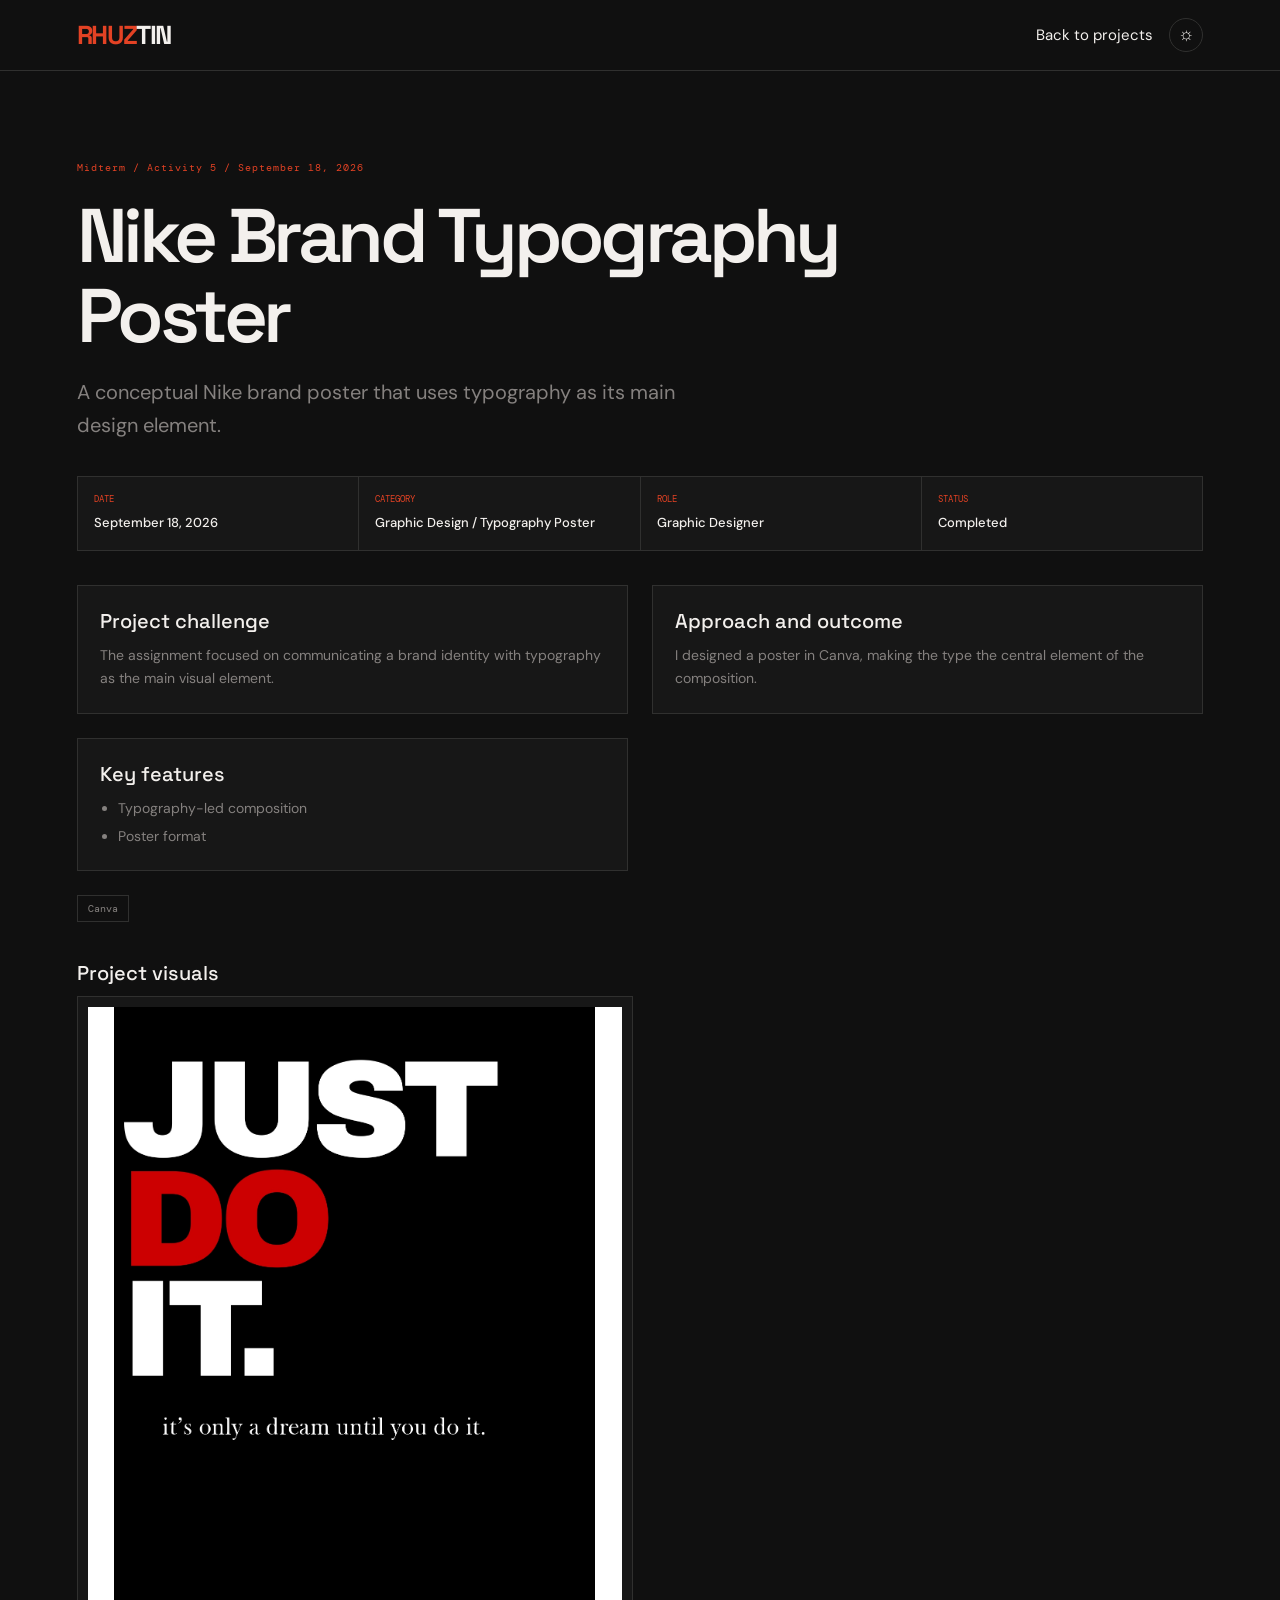
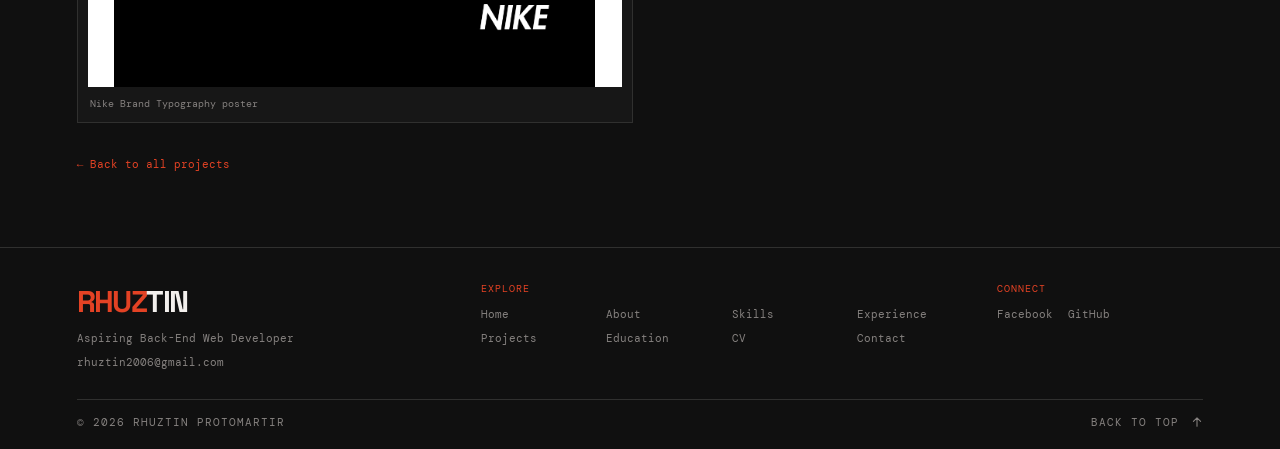
==== commit 35bc5aee: "final na talaga" ====
--- a/projects/nike-typography-poster/index.html
+++ b/projects/nike-typography-poster/index.html
@@ -14,11 +14,23 @@
   <meta name="theme-color" content="#101010">
   <link rel="icon" href="../../assets/favicon.svg" type="image/svg+xml">
   <link rel="stylesheet" href="../../css/styles.css">
+  <script>
+    try {
+      document.documentElement.dataset.theme =
+        localStorage.getItem('portfolio-theme') || 'dark';
+    } catch (error) {
+      // Storage may be unavailable in private browsing contexts.
+    }
+  </script>
+  <script src="../../js/theme.js" defer></script>
 </head>
 <body>
   <header class="project-detail-nav">
     <a class="brand" href="../../index.html#home" aria-label="Rhuztin, home"><span class="brand-mark brand-wordmark"><span class="brand-orange">RHUZ</span><span class="brand-white">TIN</span></span></a>
-    <a href="../../index.html#projects">Back to projects</a>
+    <div class="project-detail-actions">
+      <a href="../../index.html#projects">Back to projects</a>
+      <button class="theme-toggle" type="button" aria-label="Switch to light mode" title="Switch theme"><span class="theme-icon" aria-hidden="true">&#9788;</span></button>
+    </div>
   </header>
   <main class="project-detail section-wrap">
     <header class="project-detail-heading">
--- a/css/styles.css
+++ b/css/styles.css
@@ -1641,6 +1641,7 @@
 .project-facts b { color: var(--red); font-size: 8px; font-weight: 400; letter-spacing: .7px }
 .project-detail { padding-top: clamp(42px, 8vw, 90px); padding-bottom: 72px }
 .project-detail-nav { display: flex; justify-content: space-between; align-items: center; gap: 20px; padding: 18px var(--pad); border-bottom: 1px solid var(--line) }
+.project-detail-actions { display: flex; align-items: center; gap: 16px }
 .project-detail-nav .brand { font: 10px var(--mono); letter-spacing: 1px }
 .project-detail-nav a:last-child { color: var(--red); font: 10px var(--mono) }
 .project-detail-heading { max-width: 850px; margin-bottom: 34px }
